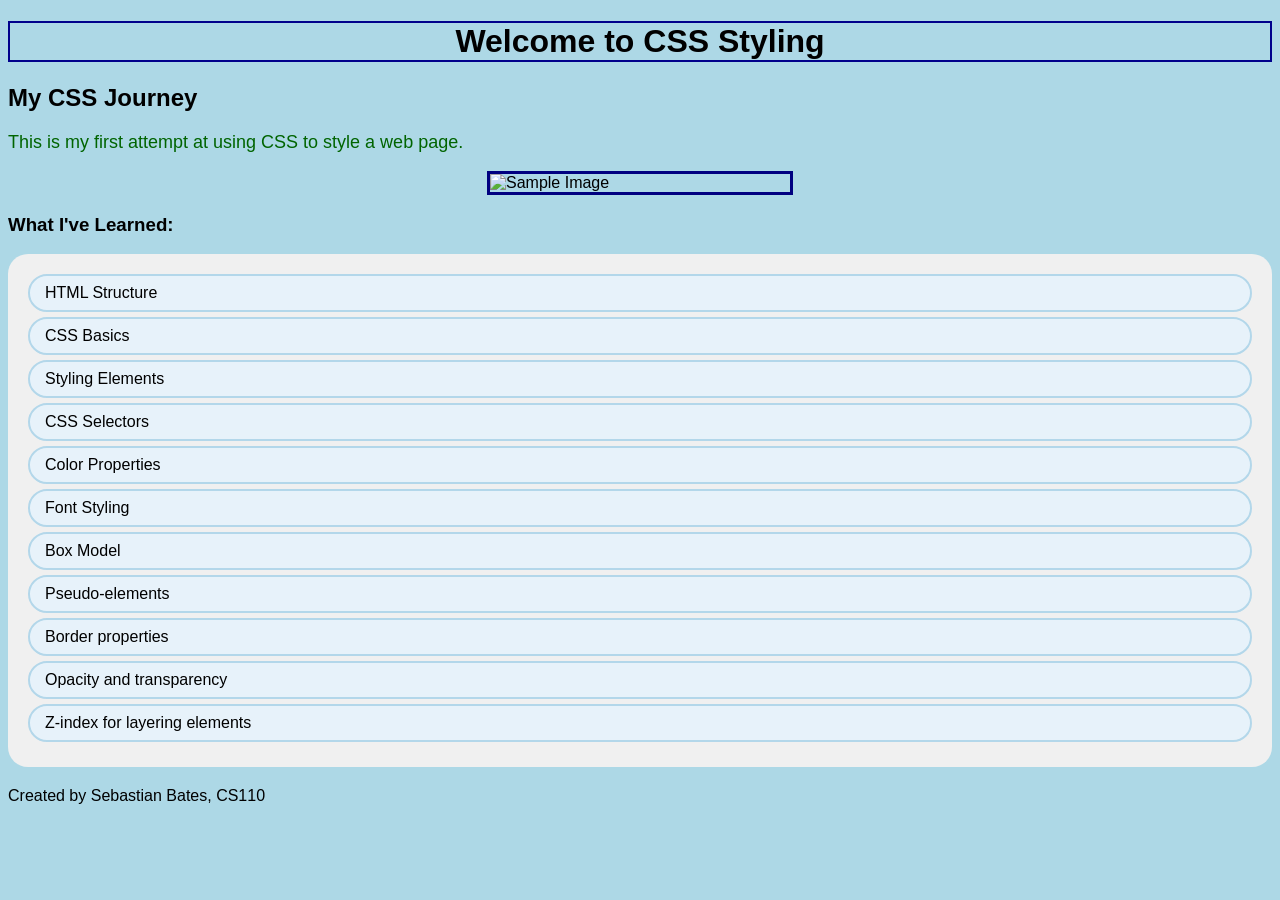
==== index.html @ dfce501c "Add files via upload" ====
<!DOCTYPE html>
<html lang="en">
<head>
    <meta charset="UTF-8">
    <meta name="viewport" content="width=device-width, initial-scale=1.0">
    <title>CSS Lab 2 - Getting Started with CSS </title>
    <!-- Students will add the link tag here -->
    <link rel="stylesheet" href="style.css">
</head>
<body>
    <h1>Welcome to CSS Styling</h1>
    <!-- Students will add content here -->
    <h2>My CSS Journey</h2>
    <p>This is my first attempt at using CSS to style a web page.</p>
    <img src="sample-image.jpg" alt="Sample Image">
    <h3>What I've Learned:</h3>
    <ul>
        <li>HTML Structure</li>
        <li>CSS Basics</li>
        <li>Styling Elements</li>
        <li>CSS Selectors</li>
        <li>Color Properties</li>
        <li>Font Styling</li>
        <li>Box Model</li>
        <li>Pseudo-elements</li>
        <li>Border properties</li>
        <li>Opacity and transparency</li>
        <li>Z-index for layering elements</li>
    </ul>
    <footer>Created by Sebastian Bates, CS110</footer>
</body>
</html>
---- style.css ----
body {
    background-color: lightblue;
    font-family: Arial, sans-serif;
 }
 
 h1 {
    text-align: center;
    border: 2px solid darkblue;
 }

 p {
    color: darkgreen;
    font-size: 18px;
 }

 img {
    max-width: 300px;
    display: block;
    margin: auto;
    border: 3px solid navy;
  }

  ul {
    background-color: #f0f0f0;
}

li {
   background-color: #e7f2fa;
   border: 2px solid #b3d7ea;
   border-radius: 20px;
   padding: 8px 15px;
   margin-bottom: 5px;
   transition: color 0.2s ease, transform 0.2s ease;
  
}

ul {
   list-style-type: none;
   margin-bottom: 20px;
   padding: 20px;
   border-radius: 20px;
}

li:hover {
   color: #3498db;
   transform: translateX(5px);
   background-color: #fff9c4;
}
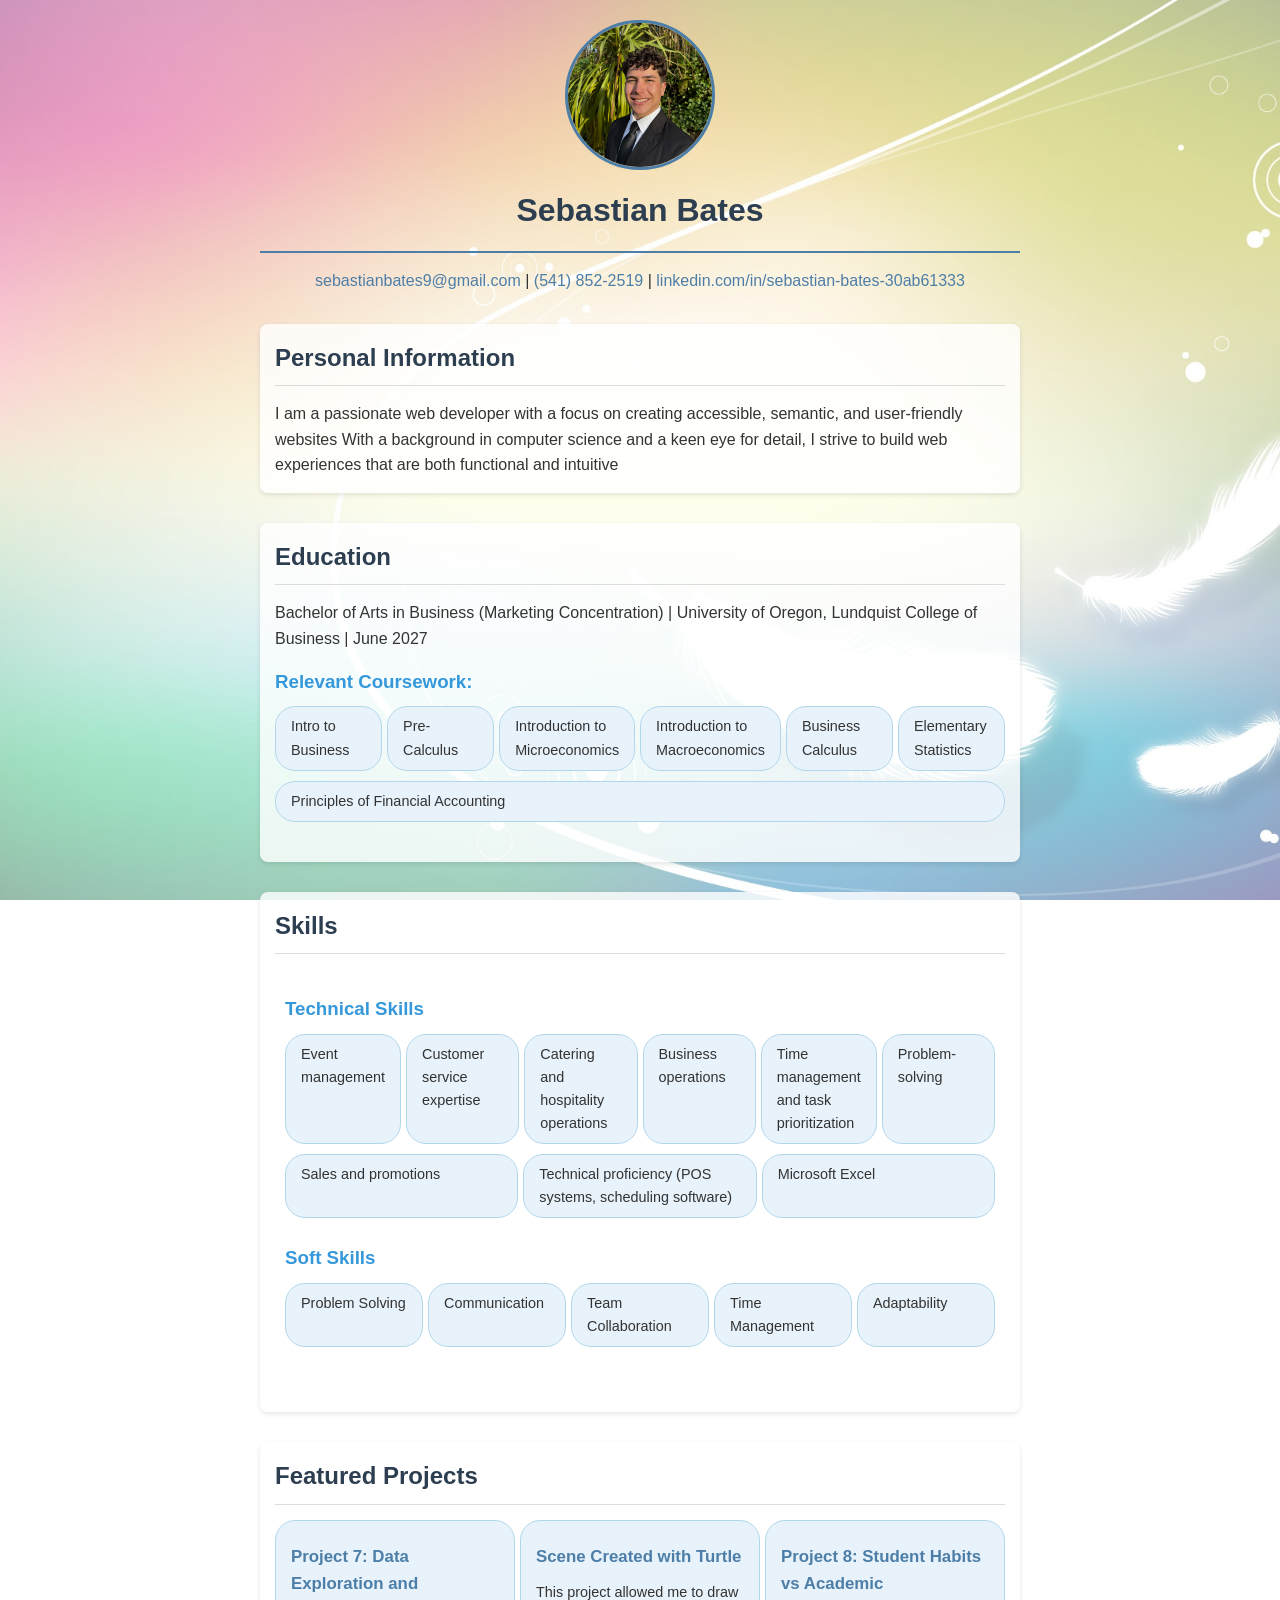
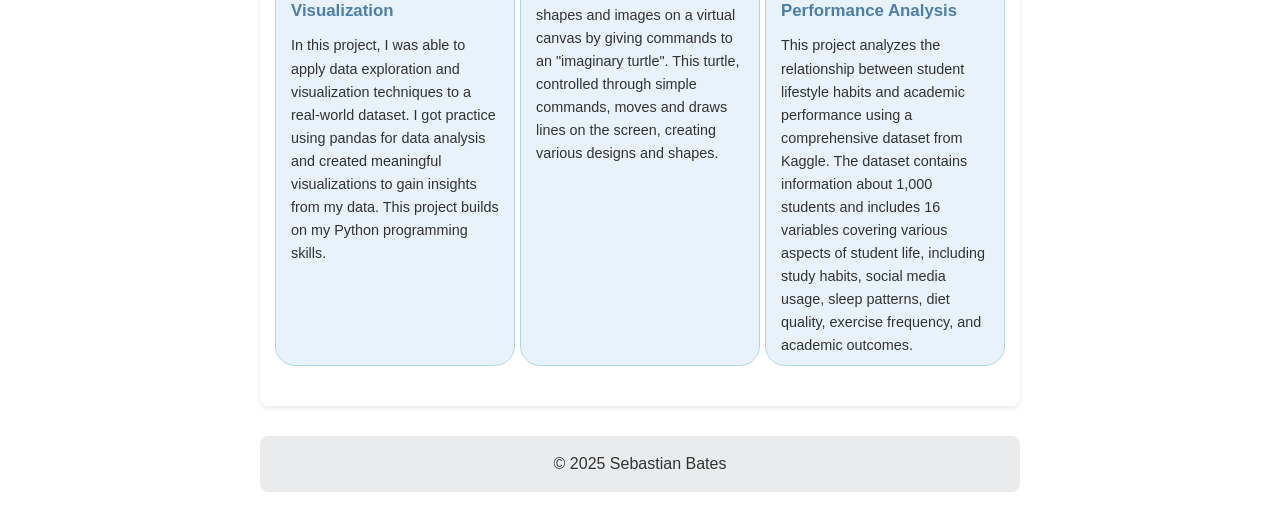
==== commit 48534e47: "Add files via upload" ====
--- a/index.html
+++ b/index.html
@@ -1,32 +1,104 @@
 <!DOCTYPE html>
-<html lang="en">
-<head>
-    <meta charset="UTF-8">
-    <meta name="viewport" content="width=device-width, initial-scale=1.0">
-    <title>CSS Lab 2 - Getting Started with CSS </title>
-    <!-- Students will add the link tag here -->
-    <link rel="stylesheet" href="style.css">
-</head>
-<body>
-    <h1>Welcome to CSS Styling</h1>
-    <!-- Students will add content here -->
-    <h2>My CSS Journey</h2>
-    <p>This is my first attempt at using CSS to style a web page.</p>
-    <img src="sample-image.jpg" alt="Sample Image">
-    <h3>What I've Learned:</h3>
-    <ul>
-        <li>HTML Structure</li>
-        <li>CSS Basics</li>
-        <li>Styling Elements</li>
-        <li>CSS Selectors</li>
-        <li>Color Properties</li>
-        <li>Font Styling</li>
-        <li>Box Model</li>
-        <li>Pseudo-elements</li>
-        <li>Border properties</li>
-        <li>Opacity and transparency</li>
-        <li>Z-index for layering elements</li>
-    </ul>
-    <footer>Created by Sebastian Bates, CS110</footer>
-</body>
-</html>
+    <html lang="en">
+        <head>
+            <meta charset="UTF-8">
+            <meta name="viewport" content="width=device-width, initial-scale=1.0">
+            <title>Sebastian Bates About Me</title>
+            <link rel="stylesheet" href="styles.css">
+        </head>
+    
+    <body>
+        <header>
+            <img src="IMG_0177.jpeg" alt="Sebastian Bates profile picture" class="profile-image">
+        
+            <h1>Sebastian Bates</h1>
+        
+            <hr>
+            <p>
+                <a href="mailto:sebastianbates9@gmail.com" title="Email Sebastian Bates">sebastianbates9@gmail.com</a> |
+                <a href="tel:5418522519" title="Call Sebastian Bates">(541) 852-2519</a> |
+                <a href="https://linkedin.com/" target="_blank" title="Sebastian's LinkedIn Profile">linkedin.com/in/sebastian-bates-30ab61333</a>
+            </p>
+        </header>
+        <main>
+        <section>
+            <h2>Personal Information</h2>
+            <p>I am a passionate web developer with a focus on creating accessible, semantic, and user-friendly websites
+                With a background in computer science and a keen eye for detail, I strive to build web experiences that are both functional and intuitive</p>  
+        </section>
+    
+        <section>
+            <h2>Education</h2>
+                <p>Bachelor of Arts in Business (Marketing Concentration) | University of Oregon, Lundquist College of Business | June 2027
+                </p>
+                <h3>Relevant Coursework:</h3>
+            <ul>
+                <li>Intro to Business</li>
+                <li>Pre-Calculus</li>
+                <li>Introduction to Microeconomics</li>
+                <li>Introduction to Macroeconomics</li>
+                <li>Business Calculus</li>
+                <li>Elementary Statistics</li>
+                <li>Principles of Financial Accounting</li>
+
+            </ul>
+        </section>
+
+        <section>
+            <h2>Skills</h2>
+            <section>
+                <h3>Technical Skills</h3>
+                <ul> 
+                   <li>Event management</li> 
+                   <li>Customer service expertise</li>
+                   <li>Catering and hospitality operations</li>
+                   <li>Business operations</li>
+                   <li>Time management and task prioritization</li>
+                   <li>Problem-solving</li>
+                   <li>Sales and promotions</li>
+                   <li>Technical proficiency (POS systems, scheduling software)</li>
+                   <li>Microsoft Excel</li>
+                </ul>
+                <h3>Soft Skills</h3>
+                <ul>
+                    <li>Problem Solving</li>
+                    <li>Communication</li>
+                    <li>Team Collaboration</li>
+                    <li>Time Management</li>
+                    <li>Adaptability</li>
+                </ul>
+            </section>
+        </section>
+        
+        <section>
+            <h2> Featured Projects</h2>
+            <ol>
+                <li>
+                    <h3>
+                        <a href="CS110_Project7.html" target="_blank">Project 7: Data Exploration and Visualization</a>
+
+                    </h3>
+                    <p>In this project, I was able to apply data exploration and visualization techniques to a real-world dataset. I got practice using pandas for data analysis and created meaningful visualizations to gain insights from my data. This project builds on my Python programming skills.</p>
+                </li>
+                <li>
+                    <h3>
+                        <a href="P5.html" target="_blank">Scene Created with Turtle</a>
+                    </h3>
+                    <p> This project allowed me to draw shapes and images on a virtual canvas by giving commands to an "imaginary turtle". This turtle, controlled through simple commands, moves and draws lines on the screen, creating various designs and shapes. </p>
+                </li>
+                <li>
+                    <h3>
+                        <a href="CS110_Project8.html" target="_blank">Project 8: Student Habits vs Academic Performance Analysis</a>
+                    </h3>
+                    <p>This project analyzes the relationship between student lifestyle habits and academic performance using a comprehensive dataset from Kaggle. The dataset contains information about 1,000 students and includes 16 variables covering various aspects of student life, including study habits, social media usage, sleep patterns, diet quality, exercise frequency, and academic outcomes.</p>
+                </li>
+            </ol>
+        </section>
+
+     </section>
+        </main>
+            <footer> 
+                <p>© 2025 Sebastian Bates</p>
+            </footer>
+    </body>
+    </html>
--- a/styles.css
+++ b/styles.css
@@ -0,0 +1,351 @@
+Sebastian Bates
+
+/* Global Styles */
+* {
+    margin: 0;
+    padding: 0;
+    box-sizing: border-box;
+}
+
+body {
+    font-family: 'Segoe UI', Tahoma, Geneva, Verdana, sans-serif;
+    line-height: 1.6;
+    color: #333;
+    max-width: 800px;
+    margin: 0 auto;
+    padding: 20px;
+    position: relative;
+}
+
+.profile-image {
+    max-width: 300px;
+    padding: 0;
+    border: 5px green;
+    display: block;
+    margin: auto;
+}
+/* Background Image with Transparency */
+/* need position: fixed; and top: 0; left: 0; */
+body:before {
+    content: "";
+    position: fixed;
+    top: 0;
+    left: 0;
+    width: 100%;
+    height: 100%;
+    background-image: url('background.jpg');
+    background-size: cover;
+    background-position: center;
+    opacity: 0.1;
+    z-index: -1;
+}
+
+/* Header Styles */
+header {
+    text-align: center;
+    margin-bottom: 30px;
+}
+
+.profile-image {
+    width: 150px;
+    height: 150px;
+    border-radius: 50%;
+    object-fit: cover;
+    border: 3px solid #4d7ea8;
+    margin-bottom: 15px;
+}
+
+h1 {
+    color: #2c3e50;
+    margin-bottom: 10px;
+}
+
+hr {
+    border: none;
+    height: 2px;
+    background-color: #4d7ea8;
+    margin: 15px 0;
+}
+
+/* Link Styles */
+a {
+    color: #4d7ea8;
+    text-decoration: none;
+    transition: color 0.3s;
+}
+
+a:hover {
+    color: #2980b9;
+    text-decoration: underline;
+}
+
+a:visited {
+    color: #8e44ad;
+}
+
+/* Section Styles */
+section {
+    margin-bottom: 30px;
+    padding: 15px;
+    background-color: rgba(255, 255, 255, 0.8);
+    border-radius: 8px;
+    box-shadow: 0 2px 5px rgba(0, 0, 0, 0.1);
+}
+
+h2 {
+    color: #2c3e50;
+    margin-bottom: 15px;
+    border-bottom: 1px solid #ddd;
+    padding-bottom: 8px;
+}
+
+h3 {
+    color: #3498db;
+    margin: 15px 0 10px 0;
+}
+
+/* List Styles */
+ul, ol {
+    padding-left: 25px;
+    margin-bottom: 15px;
+    list-style-type: none;
+    margin-left: 0;
+    display: flex;
+    flex-wrap: wrap;
+    gap: 5px;
+}
+
+li {
+    flex: 1 1;
+    background-color: #e7f2fa;
+    padding: 8px 15px;
+    border-radius: 20px;
+    font-size: 0.9rem;
+    border: 1px solid #b3d7ea;
+}
+
+/* Skills Section */
+section section {
+    box-shadow: none;
+    margin-bottom: 15px;
+    padding: 10px;
+}
+
+footer {
+    text-align: center;
+    margin-top: 30px;
+    padding: 15px;
+    background-color: rgba(44, 62, 80, 0.1);
+    border-radius: 8px;
+}
+/* Global Styles */
+* {
+    margin: 0;
+    padding: 0;
+    box-sizing: border-box;
+}
+
+body {
+    font-family: 'Segoe UI', Tahoma, Geneva, Verdana, sans-serif;
+    line-height: 1.6;
+    color: #333;
+    max-width: 800px;
+    margin: 0 auto;
+    padding: 20px;
+    position: relative;
+}
+
+.profile-image {
+    max-width: 300px;
+    padding: 0;
+    border: 5px green; /* This border property looks incomplete, usually needs a style like 'solid' */
+    display: block;
+    margin: auto;
+}
+/* Background Image with Transparency */
+body::before {
+    content: "";
+    position: fixed;
+    top: 0;
+    left: 0;
+    width: 100%;
+    height: 100%;
+    background-image: url('background.jpg');
+    background-size: cover;
+    background-position: center;
+    opacity: 0.5; /* Updated opacity from 0.1 to 0.5 */
+    z-index: -1;
+}
+
+/* Header Styles */
+header {
+    text-align: center;
+    margin-bottom: 30px;
+}
+
+.profile-image {
+    width: 150px;
+    height: 150px;
+    border-radius: 50%;
+    object-fit: cover;
+    border: 3px solid #4d7ea8;
+    margin-bottom: 15px;
+}
+
+h1 {
+    color: #2c3e50;
+    margin-bottom: 10px;
+}
+
+hr {
+    border: none;
+    height: 2px;
+    background-color: #4d7ea8;
+    margin: 15px 0;
+}
+
+/* Link Styles */
+a {
+    color: #4d7ea8;
+    text-decoration: none;
+    transition: color 0.3s;
+}
+
+a:hover {
+    color: #2980b9;
+    text-decoration: underline;
+}
+
+a:visited {
+    color: #8e44ad;
+}
+
+/* Section Styles */
+section {
+    margin-bottom: 30px;
+    padding: 15px;
+    background-color: rgba(255, 255, 255, 0.8);
+    border-radius: 8px;
+    box-shadow: 0 2px 5px rgba(0, 0, 0, 0.1);
+}
+
+h2 {
+    color: #2c3e50;
+    margin-bottom: 15px;
+    border-bottom: 1px solid #ddd;
+    padding-bottom: 8px;
+}
+
+h3 {
+    color: #3498db;
+    margin: 15px 0 10px 0;
+}
+
+/* Lists - adapted from the provided styles.css */
+/* Note: You have two 'li' definitions. The one below is more specific and overrides the global 'li' if both target the same elements. */
+li {
+    margin-bottom: 5px; /* This style was in the second 'li' block */
+    transition: transform 0.2s ease, color 0.2s ease;
+}
+
+li:hover {
+    color: #3498db;
+    transform: translateX(5px);
+}
+
+/* Skills-like styling for the "What I've Learned" list or similar flexible lists */
+ul, ol {
+    list-style-type: none;
+    margin-left: 0;
+    display: flex;
+    flex-wrap: wrap;
+    gap: 5px;
+    padding-left: 0; /* Remove default padding for flex container */
+    margin-bottom: 20px; /* From your new CSS */
+}
+
+li {
+    flex: 1 1;
+    background-color: #e7f2fa;
+    padding: 8px 15px;
+    border-radius: 20px;
+    font-size: 0.9rem;
+    border: 1px solid #b3d7ea;
+    /* The 'li' styles from above are also applied, but these are more specific to the flex list */
+}
+
+/* Skills Section - Keep this if you have nested sections for skills */
+section section {
+    box-shadow: none;
+    margin-bottom: 15px;
+    padding: 10px;
+}
+
+/* Footer Styles */
+footer {
+    text-align: center;
+    margin-top: 30px;
+    padding: 15px;
+    background-color: rgba(44, 62, 80, 0.1);
+    border-radius: 8px;
+}
+
+/* --- NEW STYLES ADDED --- */
+
+/* Styles for code section */
+.code-container {
+    background-color: #2d3748;
+    border-radius: 8px;
+    padding: 20px;
+    margin: 20px 0;
+    overflow-x: auto;
+    border-left: 4px solid #4299e1;
+}
+
+code {
+    font-family: 'Consolas', 'Monaco', 'Courier New', monospace;
+    font-size: 14px;
+    line-height: 1.5;
+    color: #e2e8f0;
+    display: block;
+    white-space: pre;
+}
+
+.keyword { color: #f56565; }
+.function { color: #68d391; }
+.string { color: #fbb6ce; }
+.comment { color: #a0aec0; font-style: italic; }
+.parameter { color: #90cdf4; }
+
+/* Styles for the turtle graphics scene section */
+.scene-container {
+    text-align: center;
+    margin: 2rem 0;
+    padding: 1rem;
+    background: linear-gradient(135deg, #f5f7fa 0%, #c3cfe2 100%);
+    border-radius: 12px;
+    box-shadow: 0 4px 15px rgba(0, 0, 0, 0.1);
+}
+
+.scene-image {
+    max-width: 100%;
+    height: auto;
+    border-radius: 8px;
+    border: 3px solid #fff;
+    box-shadow: 0 8px 25px rgba(0, 0, 0, 0.15);
+    transition: transform 0.3s ease;
+}
+
+.scene-image:hover {
+    transform: scale(1.02);
+}
+
+.scene-description {
+    font-style: italic;
+    color: #666;
+    margin-top: 1.5rem;
+    padding: 1rem;
+    background-color: rgba(255, 255, 255, 0.7);
+    border-radius: 8px;
+    border-left: 4px solid #4a90e2;
+}
